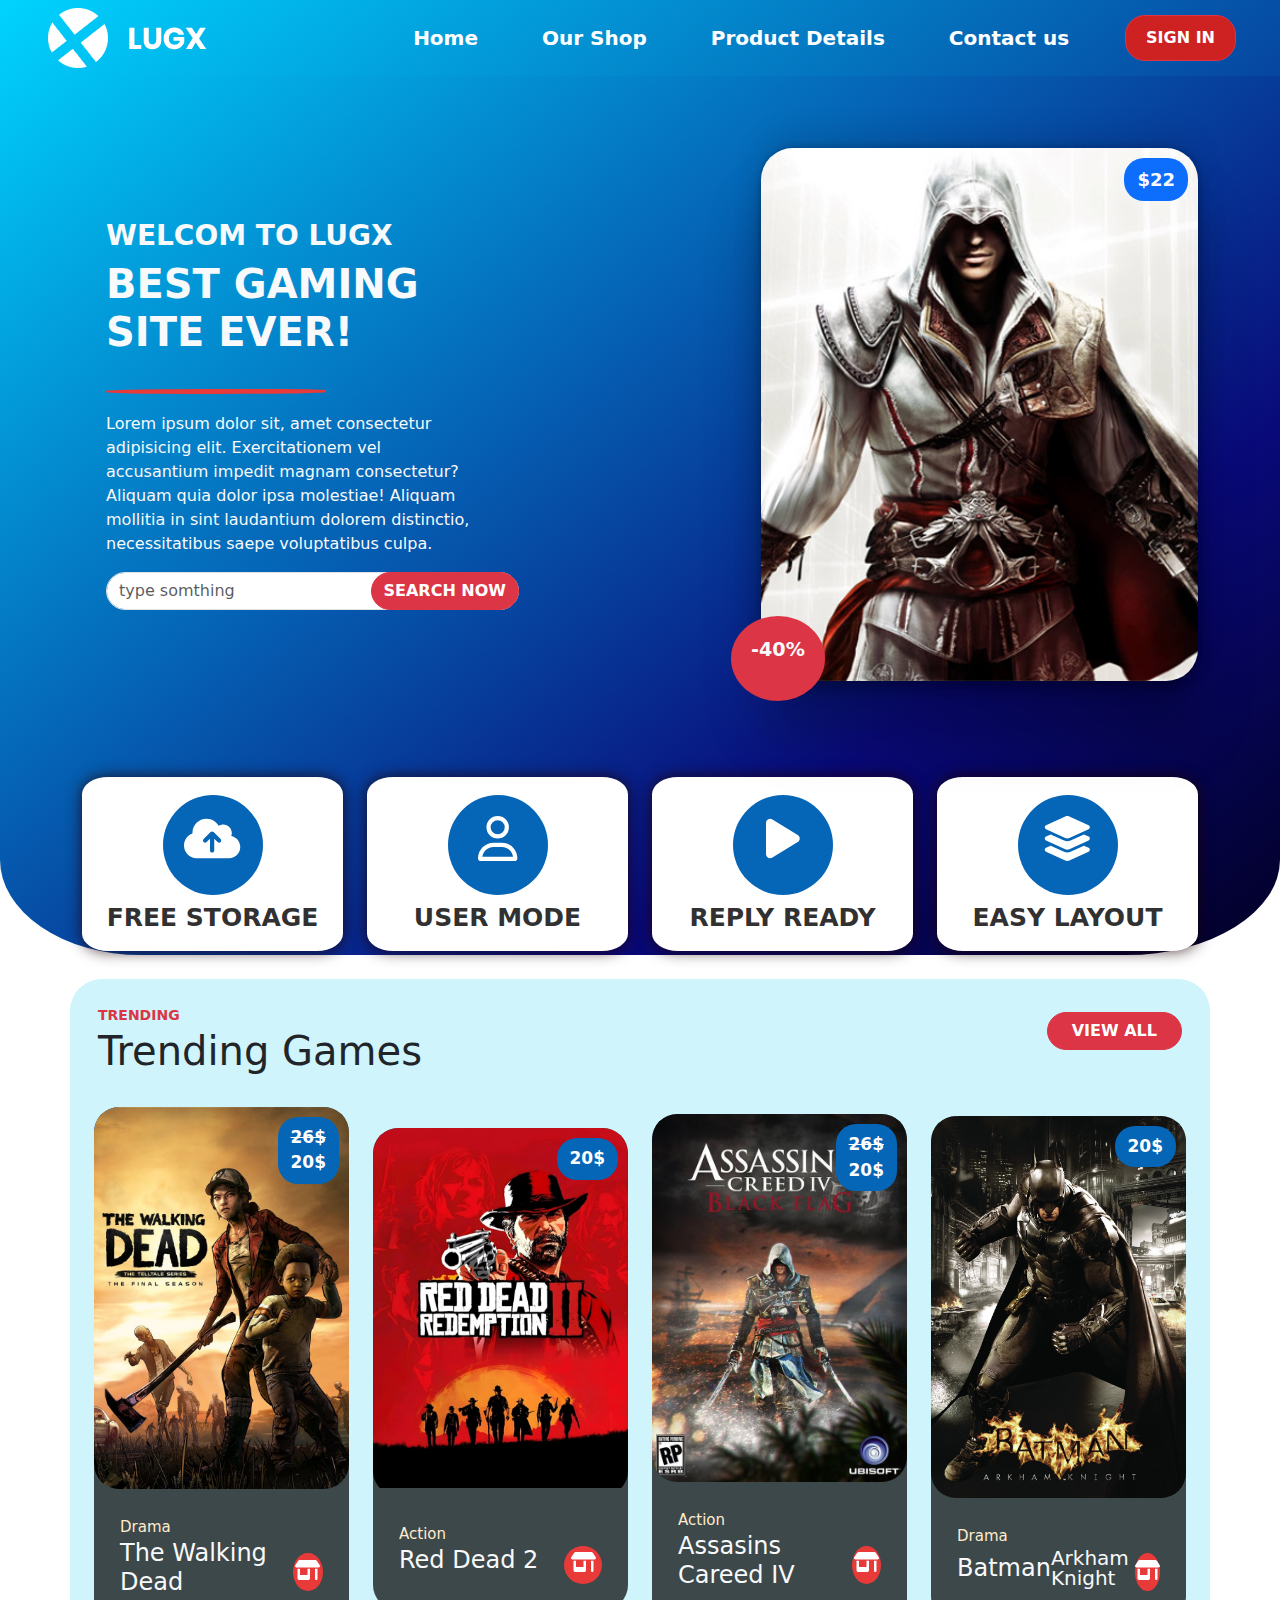
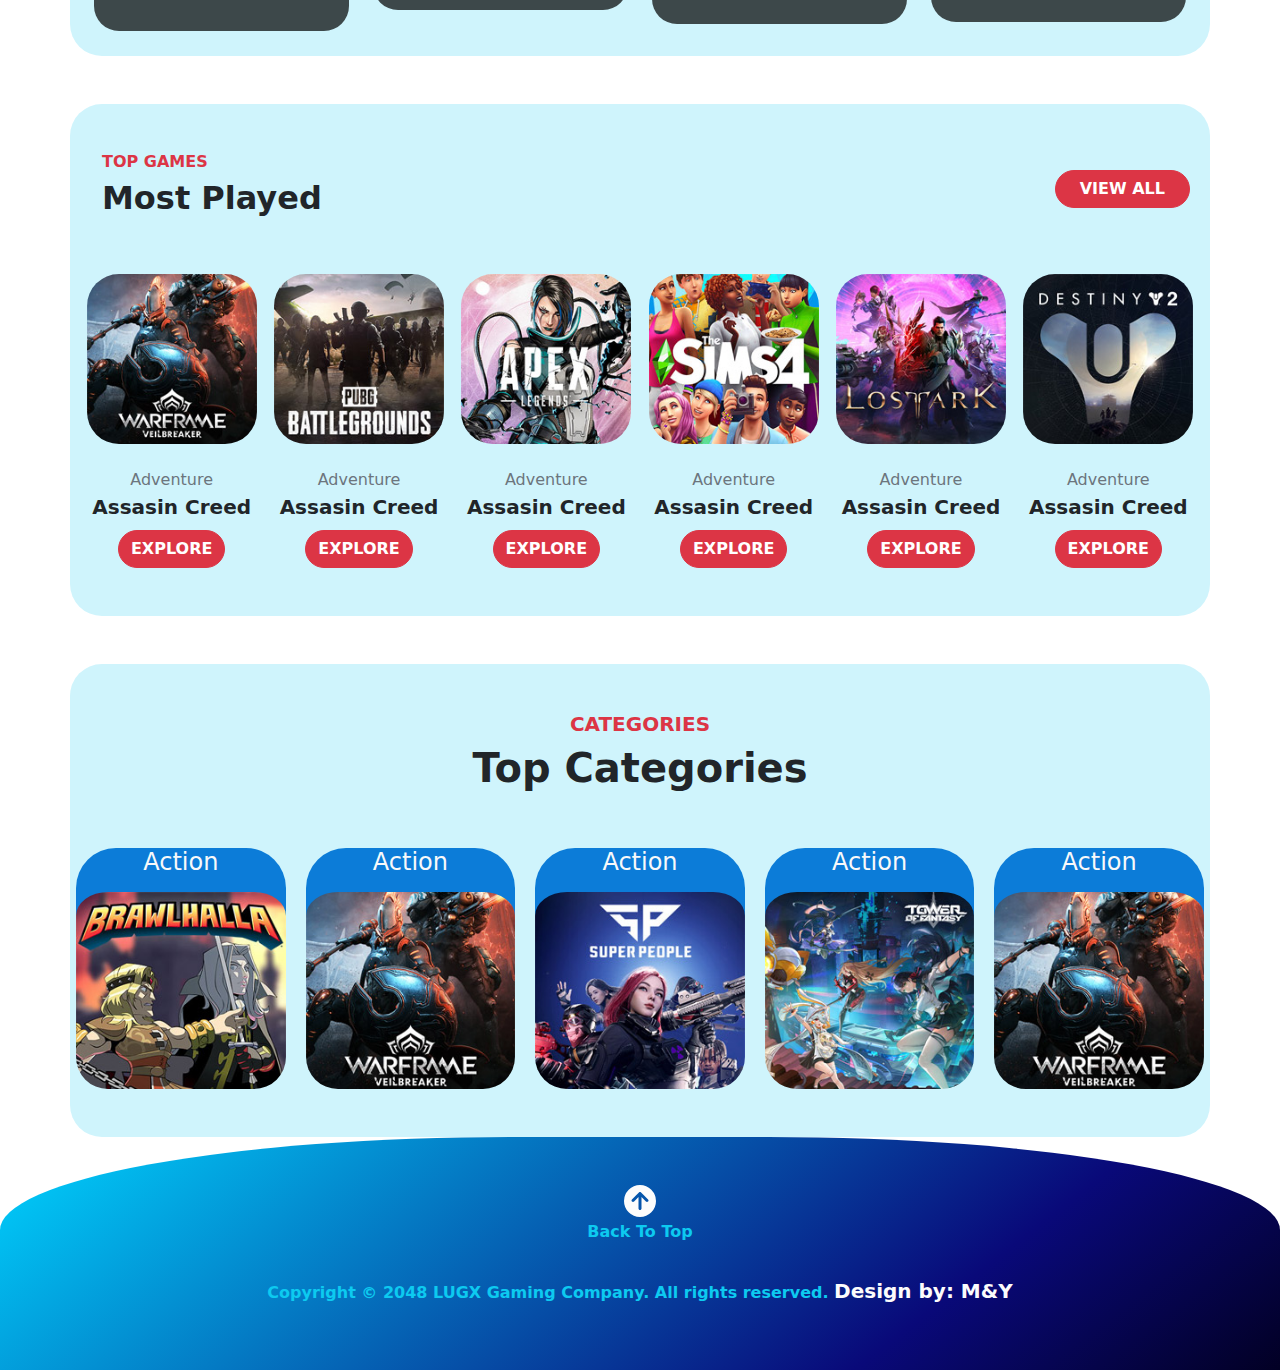
==== index.html @ eb7150bb "Enhancing nav + footer + hovers" ====
<!DOCTYPE html>
<html lang="en">

<head>
    <meta charset="UTF-8">
    <meta name="viewport" content="width=device-width, initial-scale=1.0">
    <link rel="stylesheet" href="css/all.min.css">
    <link rel="stylesheet" href="css/bootstrap.min.css">
    <link rel="stylesheet" href="css/style.css">

    <title>LUGX | By M&Y</title>
  

</head>

<body>
    <div class="back-ground">
        <section class="container pt-1  ">

            <!-- Start of nav bar -->

            <nav class="row navbar navbar-expand-lg            align-items-lg-center px-5 mb-4 position-fixed top-0 end-0 start-0  z-3 nav-background">
                    
                <button class="navbar-toggler " type="button" data-bs-toggle="collapse" data-bs-target="#navbarTogglerDemo01" aria-controls="navbarTogglerDemo01" aria-expanded="false" aria-label="Toggle navigation">
                    <span class="navbar-toggler-icon toggle-pos"></span>
                  </button>

                <div class="col-lg-2 col-md-12 d-md-block  responsive-logo ">
                    <a href=""><img src="img/logo.png" alt=""></a>
                </div>

                <div class="collapse navbar-collapse" id="navbarTogglerDemo01">


                <div class="col-lg-10 col-md-12 responsive-ul links-hover ">

                    <ul class="list-unstyled navbar-nav  d-flex  gap-5 align-items-center justify-content-end position-relative fs-5 fw-semibold">
                        <li class="nav-item active"><a href="index.html" class="nav-link">Home</a></li>
                        <li class="nav-item"><a href="" class="nav-link"> Our Shop</a></li>
                        <li class="nav-item"><a href="" class="nav-link"> Product Details</a></li>
                        <li class="nav-item"><a href="contact.html" class="nav-link">Contact us</a></li>
                        <li class="nav-item d-lg-none"> <a href="" class="nav-link">Sign in</a></li>
                             
                        <div class="hover-lg"> 
                            <button class="btn btn-danger btn-block fw-bold btn-1  "><a href="" > SIGN IN</a></button>
                        </div>
                    

                    </ul>

                </div>
</div>
            </nav>

            <!-- End of nav  -->



            <!-- Start of main -->

            <div class="main py-5 my-5 row g-5  justify-content-between align-items-center  ">

                <div class="info col-lg-5 text-light line-image ps-5  ">
                    <h5 class="fw-bold fs-3">WELCOM TO LUGX</h5>
                    <div class="">
                        <h1 class="fw-bold pe-2">BEST GAMING SITE EVER!</h1>
                    </div>
                    <p class="pe-5">Lorem ipsum dolor sit, amet consectetur adipisicing elit. Exercitationem vel accusantium impedit
                        magnam consectetur? Aliquam quia dolor ipsa molestiae! Aliquam mollitia in sint laudantium
                        dolorem distinctio, necessitatibus saepe voluptatibus culpa.</p>
                    <div class="position-relative">
                        <form action="">
                            <input class="form-control rounded-5 " type="search" name="" id=""
                                placeholder="type somthing  ">
                        </form>
                              <div class="hover-lg">
                        <button class="btn btn-danger rounded-5 position-absolute top-0 end-0 fw-bold"> SEARCH NOW</button>
                    </div>
                    </div>

                </div>

                <!-- start of main photo -->


                <div class="image-main col-lg-5 ">

                    <div class="position-relative main-image">

                        <img src="img/banner-image.jpg" alt="" class=" rounded-5 w-100">

                        <div>
                            <p class="bg-primary text-light img-text text-center  ">$22</p>
                        </div>

                        <div class="bg-danger text-light img-text-1 ">
                            <p>-40%</p>
                        </div>

                    </div>

                </div>


                <!-- End of main photo -->

            </div>

        </section>
        <section id="fet" >
            <div class="container">
                <div class="row pb-1">
                    <div class="col-lg col-md-6  rounded-2">
                        <div class="item">
                            <div class="icon">
                                <a href="#"><i class="fa-solid fa-cloud-arrow-up"></i></a>
                                <h4>Free Storage</h4>
                            </div>
                        </div>
                    </div>
                    <div class="col-lg col-md-6  rounded-2">
                        <div class="item">
                            <div class="icon">
                                <a href="#"><i class="fa-regular fa-user"></i></a>
                                <h4>User Mode</h4>
                            </div>
                        </div>
                    </div>
                    <div class="col-lg col-md-6  rounded-2">
                        <div class="item">
                            <div class="icon">
                                <a href="#"><i class="fa-solid fa-play"></i></a>
                                <h4>REPLY READY</h4>
                            </div>
                        </div>
                    </div>
                    <div class="col-lg col-md-6  rounded-2">
                        <div class="item">
                            <div class="icon">
                                <a href="#"><i class="fa-solid fa-layer-group"></i></a>
                                <h4>EASY LAYOUT</h4>
                            </div>
                        </div>
                    </div>
                </div>
            </div>
        </section>
    </div>
    
        <!-- features -->
       
    
    
    <!-- End of main section -->
    <!-- offets -->
    <section id="offers" class="my-4 container ternd-bg rounded-5">
        <div class="px-3 title d-flex justify-content-between align-items-center">
            <div class="title-l pt-4 ">
                  <small class="text-danger fw-bold">TRENDING</small>
                  <h1>Trending Games</h1>
                  
              </div>
              <div class="hover-lg">
                <button class="btn btn-danger px-4 rounded-5 fw-bold hide-btn text-uppercase">View All</button>
              </div>  
          
          </div>
          <br>
        <div class="container">
            <div class="row align-items-center">
                <div class="col-lg-3 col-md-6">
                    <div class="item position-relative overflow-hidden ">
                        <div class="thump position-relative overflow-hidden">
                            <img src="img/g1.jpg" alt=""  class="overflow-hidden position-relative" >
                            <span class="img-text"><del>26$</del><br>
                            20$</span>
                        </div>
                        <div class="down-cont ">
                            <span class="conte">Drama</span>
                            
                            <div class="d-flex justify-content-between align-items-center conz">
                                <h4 class="fs-4 text-light">The Walking Dead</h4>
                                <a href="#"><i class="fa-solid fa-shop"></i></a>
                            </div>
                        </div>
                    </div>
                </div>
                <div class="col-lg-3 col-md-6">
                    <div class="item position-relative overflow-hidden ">
                        <div class="thump position-relative overflow-hidden">
                            <img src="img/g2.jpg" alt=""  class="overflow-hidden position-relative w-100 pb-2" >
                            <span class="img-text">
                            20$</span>
                        </div>
                        <div class="down-cont ">
                            <span class="conte">Action</span>
                            
                            <div class="d-flex justify-content-between align-items-center conz ">
                                <h4 class="fs-4 text-light  ">Red Dead 2</h4>
                                <a href="#"><i class="fa-solid fa-shop"></i></a>
                            </div>
                        </div>
                    </div>
                </div>
                <div class="col-lg-3 col-md-6">
                    <div class="item position-relative overflow-hidden ">
                        <div class="thump position-relative overflow-hidden">
                            <img src="img/g3.jpg" alt=""  class="overflow-hidden position-relative " >
                            <span class="img-text"><del>26$</del><br>
                            20$</span>
                        </div>
                        <div class="down-cont ">
                            <span class="conte pb-2">Action</span>
                            
                            <div class="d-flex justify-content-between align-items-center conz">
                                <h4 class="fs-4 text-light">Assasins Careed IV</h4>
                                <a href="#"><i class="fa-solid fa-shop"></i></a>
                            </div>
                        </div>
                    </div>
                </div>
                <div class="col-lg-3 col-md-6">
                    <div class="item position-relative overflow-hidden ">
                        <div class="thump position-relative overflow-hidden">
                            <img src="img/g4.jpg" alt=""  class="overflow-hidden position-relative" >
                            <span class="img-text">
                            20$</span>
                        </div>
                        <div class="down-cont ">
                            <span class="conte">Drama</span>
                            
                            <div class="d-flex justify-content-between align-items-center conz">
                                <h4 class="fs-4 text-light">Batman </h4>
                                <h4 class="fs-5 lh-1 lead  text-light">Arkham Knight</h4>
                                <a href="#" ><i class="fa-solid fa-shop"></i></a>
                            </div>
                        </div>
                    </div>
                </div>

            </div>
        </div>
    </section>



    <!-- Start of Most Played -->

    <section class="container py-5  my-5 bg-info-subtle rounded-5 px-2">

        <div class="row justify-content-between g-5 align-items-center pb-5">
            <div class="col-lg-3 ps-5  center-text">
                <h5 class="fs-6 text-danger fw-bold">TOP GAMES</h5>
                <h3 class="fw-bold fs-2">Most Played</h3>
            </div>


            <div class="col-lg-2 hide-btn hover-lg ">
                <button class="btn btn-danger rounded-5 px-4 fw-bold">VIEW ALL</button>
            </div>

        </div>

        <div class="row g-0 justify-content-center align-content-center hover-blue">

            <div class="col-lg text-center padding-md ">
                <img src="img/top-game-01.jpg" alt="" class="rounded-5 mb-4 " width="170px">
                <br>
                <span class=" text-secondary fs-6">Adventure</span>

                <span class="hover-lg">
                <h3 class="lh-base fs-5 fw-bold">Assasin Creed</h3>
                <button class="btn btn-danger rounded-5 fw-bold ">EXPLORE</button>
            </span>
            </div>

            <div class="col-lg-2  text-center padding-md ">
                <img src="img/top-game-02.jpg" alt="" class="rounded-5 mb-4"  width="170px">
                <br>
                <span class="lead fs-6 text-secondary">Adventure</span>
                <span class="hover-lg">
                    <h3 class="lh-base fs-5 fw-bold">Assasin Creed</h3>
                    <button class="btn btn-danger rounded-5 fw-bold ">EXPLORE</button>
                </span>

            </div>
            <div class="col-lg text-center padding-md ">
                <img src="img/top-game-03.jpg" alt="" class="rounded-5 mb-4 " width="170px">
                <span class="   text-secondary fs-6">Adventure</span>
                <span class="hover-lg">
                    <h3 class="lh-base fs-5 fw-bold">Assasin Creed</h3>
                    <button class="btn btn-danger rounded-5 fw-bold ">EXPLORE</button>
                </span>

            </div>
            <div class="col-lg text-center  padding-md">
                <img src="img/top-game-04.jpg" alt="" class="rounded-5 mb-4 " width="170px">
                <span class="   text-secondary fs-6">Adventure</span>
                <span class="hover-lg">
                    <h3 class="lh-base fs-5 fw-bold">Assasin Creed</h3>
                    <button class="btn btn-danger rounded-5 fw-bold ">EXPLORE</button>
                </span>

            </div>
            <div class="col-lg text-center  padding-md">
                <img src="img/top-game-05.jpg" alt="" class="rounded-5 mb-4 " width="170px">
                <span class="   text-secondary fs-6">Adventure</span>
                <span class="hover-lg">
                    <h3 class="lh-base fs-5 fw-bold">Assasin Creed</h3>
                    <button class="btn btn-danger rounded-5 fw-bold ">EXPLORE</button>
                </span>

            </div>
            <div class="col-lg text-center padding-md  ">
                <img src="img/top-game-06.jpg" alt="" class="rounded-5 mb-4 " width="170px">
                <span class="   text-secondary fs-6">Adventure</span>
                <span class="hover-lg">
                    <h3 class="lh-base fs-5 fw-bold">Assasin Creed</h3>
                    <button class="btn btn-danger rounded-5 fw-bold ">EXPLORE</button>
                </span>

            </div>


        </div>


    </section>



    <!-- End of Most Played -->

 <!-- Start of Top Categories  -->

 <section class="container  pt-5  rounded-5 px-2 ternd-bg">

    <div class="text-center">
        <h4 class="text-danger fs-5 fw-bold">CATEGORIES</h4>
        <h2 class="fw-bold fs-1">Top Categories</h2>
    </div>
       


    <div class="row text-center py-5 ">
        
        <div class="col-lg  padding-md-1  top-cat-pd px-0   ">
            <h3 class="text-light fs-4">Action</h3>
           <a href=""> <img src="img/categories-01.jpg" alt="" class=" rounded-5 w-100 pt-2"  ></a>
        </div>
     
        <div class="col-lg padding-md-1 px-0  top-cat-pd ">
            <h3 class="text-light fs-4">Action</h3>
           <a href=""> <img src="img/categories-05 (1).jpg" alt="" class=" rounded-5 w-100 pt-2"  ></a>
        </div>


        <div class="col-lg padding-md-1 px-0 top-cat-pd  ">
            <h3 class="text-light fs-4">Action</h3>
           <a href=""> <img src="img/categories-04.jpg" alt="" class=" rounded-5 w-100 pt-2"  ></a>
        </div>


        <div class="col-lg padding-md-1 px-0 top-cat-pd ">
            <h3 class="text-light fs-4">Action</h3>
           <a href=""> <img src="img/categories-03.jpg" alt="" class=" rounded-5 w-100 pt-2"  ></a>
        </div>


        <div class="col-lg padding-md-1 px-0 top-cat-pd  ">
            <h3 class="text-light fs-4">Action</h3>
           <a href=""> <img src="img/categories-05.jpg" alt="" class=" rounded-5 w-100 pt-2"  ></a>
        </div>
       
    </div>

 </section>

<!-- End of Top Categories section -->
      <footer class="footer-bg py-5 text-center text-info">
        <div>
                
            <a href="#"><i class="fa-solid fa-circle-arrow-up fa-2x"></i> </a>
            <p class="fw-bold">Back To Top</p>
         </div>
         <div  class="py-3">
            <span class="fw-bold">Copyright © 2048 LUGX Gaming Company. All rights reserved.   </span>
            <a href="" class="fs-5 fw-bold"> Design by: M&Y</a>


         </div>
          
      </footer>
      <script src="js/all.min.js"></script>
      <script src="js/bootstrap.bundle.min.js"></script>
      <script src="js/bootstrap.bundle.min.js.map"></script>
</body>
</html>
---- css/style.css ----
*{

    padding: 0;
    margin: 0;
    box-sizing: border-box;
}


.back-ground{

    background: rgb(2,0,36);
    background: linear-gradient(322deg, rgba(2,0,36,1) 0%, #090979 27%, rgba(0,212,255,1) 100%);
    background-repeat: no-repeat;
    border-radius: 0% 0% 12% 11% / 10% 10% 10% 10%  ;
}
.nav-background{
    background: linear-gradient(322deg, rgba(2,0,36,1) 0%, #090979 2%, rgba(0,212,255,1) 100%);
    border-radius: 0% 0% 12% 11% / 10% 10% 10% 10%  ;
    background: linear-gradient(322deg, #06449F 0%,  rgba(0,212,255,1) 100%);
    border-radius: 10px;
    background-repeat: no-repeat;
   
    
}

.links-hover ul li a{
    transition: all 0.8s ease-in-out;

  
    
}

.links-hover ul li a:hover{
   border-radius: 10px;
   background-color: rgb(9, 9, 121);
   color: #ffffff !important;
   border-bottom: 2px double #090979;
   opacity: 0.5;
}

.btn-block a{
    text-decoration: none;
    color: #fff;
}
.btn-1{
    background-color: rgb(206, 33, 33);
    padding: 10px 20px;
    border-radius: 20px ;
    text-transform: uppercase;
    
}

.img-text{

    margin: auto;
    width: fit-content;
    padding: 8px 13px;
    border-radius: 20px;
    position: absolute;
     top: 10px;
     right: 10px;
    font-size: large;
    font-weight: 800;
}

.img-text-1{

    margin: auto;
    width: fit-content;
    padding:20px;
    border-radius: 50%;
    position: absolute;
    left: -30px;
    bottom: -20px;
    font-size: larger;
    font-weight: 800;
    
}

.line-image h1::after{
    content: "";
   display: inline-block;
    width: 220px;
    background-color: #e93a3a;
    height: 5px;
    border-radius: 70% 40% 80% 50% / 51% 30% 50% 49%;


}

  
.main-image img{
    
    box-shadow: rgba(0, 0, 0, 0.25) 0px 54px 55px, rgba(0, 0, 0, 0.12) 0px -12px 30px, rgba(0, 0, 0, 0.12) 0px 4px 6px, rgba(0, 0, 0, 0.17) 0px 12px 13px, rgba(0, 0, 0, 0.09) 0px -3px 5px;
    -webkit-animation: scale-up-center 0.4s cubic-bezier(0.390, 0.575, 0.565, 1.000) 1s 5 alternate both;
    animation: scale-up-center 0.4s cubic-bezier(0.390, 0.575, 0.565, 1.000) 1s 5 alternate both;
    
}

 .text-deco a{
    text-decoration: none;
color: #fff;
 }

 .hover-ul li{
 
    opacity: 0.9;
    transition:  1s all ease;
 }


 .hover-ul li:hover{
    border-bottom: #fff solid 1px ;

 }
 .navbar a{
    color: #fff !important;
 }

 ul li a{
    text-decoration: none;
    color: #fff;
 }


 .hover-lg{
    transition: 0.6s all ease-in-out;
 }

.hover-lg:hover{
    color: #0565B6 !important;
    

}

.hover-lg button{
    transition: 0.6s all ease-in-out;

}
.hover-lg button:hover{
    background-color: #0565B6 !important;
    border: 1px solid #0565B6 ;
}

.padding-md-1{
    border-radius: 40px;
    background-color: #0c7cd8;
    margin: 0px 10px;
}


.no-shadow input{

    border-radius: 1px;
    box-shadow: #fcfcfc;
}

.footer-bg{
    border-radius: 40% 40% 0% 0%  ;
    background: rgb(2,0,36);
    background: linear-gradient(322deg, rgba(2,0,36,1) 0%, #090979 27%, rgba(0,212,255,1) 100%);
    background-repeat: no-repeat;
}
 .footer-bg a{
    color: #fcfcfc;
    text-decoration: none;
    transition: 0.6s all ease-in-out;
    
}

.footer-bg a:hover{
    color: rgba(0,212,255,1);
}

.ternd-bg{

    background-color: #CFF4FC;
}

.bracket span a::after{
    content: " >";
}


 /*  Mobile Responsive */

 @media screen and (max-width: 768px) {
    .responsive-logo {
     text-align: start;
    }


   .responsive-ul{

    display: flex;
    justify-content: center;
    padding: 20px 10px 0px 10px;
    font-size: large;
    font-weight: 600;
    
   }

   #fet .item{
    text-align: center;
  margin: 0px 10px !important;
  height: 90%;
  border-radius: 5% 5% 12% 11%   !important;

   }

   .btn-block{
  display: none;
   

   }

   .line-image{
    padding-top: 20px;
   }

   .hide-btn{
    display: none;
   }
   .center-text{
    text-align: center;
   }
   .padding-md{
    margin-top: 10px;
    padding-bottom: 20px;
    border:  1px solid #0565B6 ;
    border-radius: 20%;
    margin-bottom: 10px;
    background: linear-gradient(322deg, rgb(140, 137, 221) 0%,  rgba(0,212,255,1) 100%);
    

    
   }

   .padding-md:hover{
    color: #fff;
   }

   .padding-md img{
    width: 100%;
   }
   .padding-md span{
    color: #fff !important;
    font-size: 20p;
   }

   .top-cat-pd{
   width: 95%;
     margin-top: 30px;
   }


  }


  /*  Tablet responsive */

  @media screen and (max-width: 868px) {
    .responsive-logo {
     text-align: center;
    
    }

   .responsive-ul{

    display: flex;
    justify-content: center;
    padding: 20px 10px 0px 10px;
    font-size: large;
    font-weight: 600;
    
   }

   #fet .item{
    text-align: center;
  margin: 0px 10px !important;
  height: 90%;
  border-radius: 5% 5% 12% 11%   !important;

   }


   .btn-block{
   
   
   display: none;
  
   

   }

   .line-image{
    padding-top: 20px;
   }

   .hide-btn{
    display: none;
   }
   .center-text{
    text-align: center;
   }
   .padding-md{
    margin-top: 10px;
    padding-bottom: 20px;
    border:  1px solid #0565B6 ;
    border-radius: 20%;
    margin-bottom: 10px;
    background: linear-gradient(322deg, rgb(140, 137, 221) 0%,  rgba(0,212,255,1) 100%);
    

    
   }

   .padding-md:hover{
    color: #fff;
   }

   .padding-md img{
    width: 100%;
   }
   .padding-md span{
    color: #fff !important;
    font-size: 20p;
   }

   .top-cat-pd{
   width: 95%;
     margin-top: 30px;
   }


  }



  #fet{
    .item{
        box-shadow: rgba(29, 1, 1, 0.795) 0px 0px 15px !important;
        background-color: rgb(255, 255, 255);
        border-radius: 10%;
        text-align: center;
        padding: 10px;
        
        .icon{
          
            a{
                font-size: 45px;
                border-radius: 50%;
                background-color: #0565B6;
                color: rgb(255, 255, 255);
                width: 100px;
                height: 100px;
                text-align: center;
                line-height: 90px;
                display: inline-block;
                margin-top: 8px;
                transition: 0.5s ease-in-out all;
                &:hover{
                    background-color:#e93a3a;
                    color: rgb(255, 255, 255);
                }

            }
            h4{
                font-size: 25px;
                margin-top: 8px;
                color: rgb(49, 49, 49);
                font-weight: bold;
                text-transform: uppercase;
            }
         
        }
    }
  }
  .btns{
    display: inline-block;
    cursor: pointer;
    padding: 10px 25px;
    font-size: 18px;
    border-radius: 25px;
    transition: ease-in-out all 1s ;
    background-color: rgb(152, 29, 30);
    color: white;
    text-decoration: none;
    text-transform: uppercase;
    &:hover{
        background-color:#0565B6 ;
        color: white;
        
    }


  }
#offers{
    border-radius: 8%;
    .item{
        background-color: rgba(0, 0, 0, 0.705);
        border-radius: 25px;
        margin-bottom: 25px;
    }

    .thump{
        border-radius: 25px;
    }
    img{
        width: 100% !important;
    }
    .img-text{
        background-color: #0565B6;
        color: #fff;
      
  
        background-color: #0565B6;
        font-size: 17px;
        font-weight: bold;
         
      
    }
    .down-cont{
        padding: 26px;
        span{
            color: blanchedalmond;
            font-size: 15px;
            margin-bottom: 5px;
            
        }
        .conz{
            a{
                font-size: 20px;
                border-radius: 50%;
                background-color: #e93a3a;
                color: white;
                width: 38px;
                height: 38px;
                text-align: center;
                line-height: 35px;
                display: inline-block;
                
                transition: 0.5s ease-in-out all;
                &:hover{
                    background-color:#0565B6;
                    color: rgb(169, 169, 169);
                }  
            }
        }
    }
}

 /* main photo animation */
  @-webkit-keyframes scale-up-center {
    0% {
      -webkit-transform: scale(0.5);
              transform: scale(0.5);
    }
    100% {
      -webkit-transform: scale(1);
              transform: scale(1);
    }
  }
  @keyframes scale-up-center {
    0% {
      -webkit-transform: scale(0.5);
              transform: scale(0.5);
    }
    100% {
      -webkit-transform: scale(1);
              transform: scale(1);
    }
  }
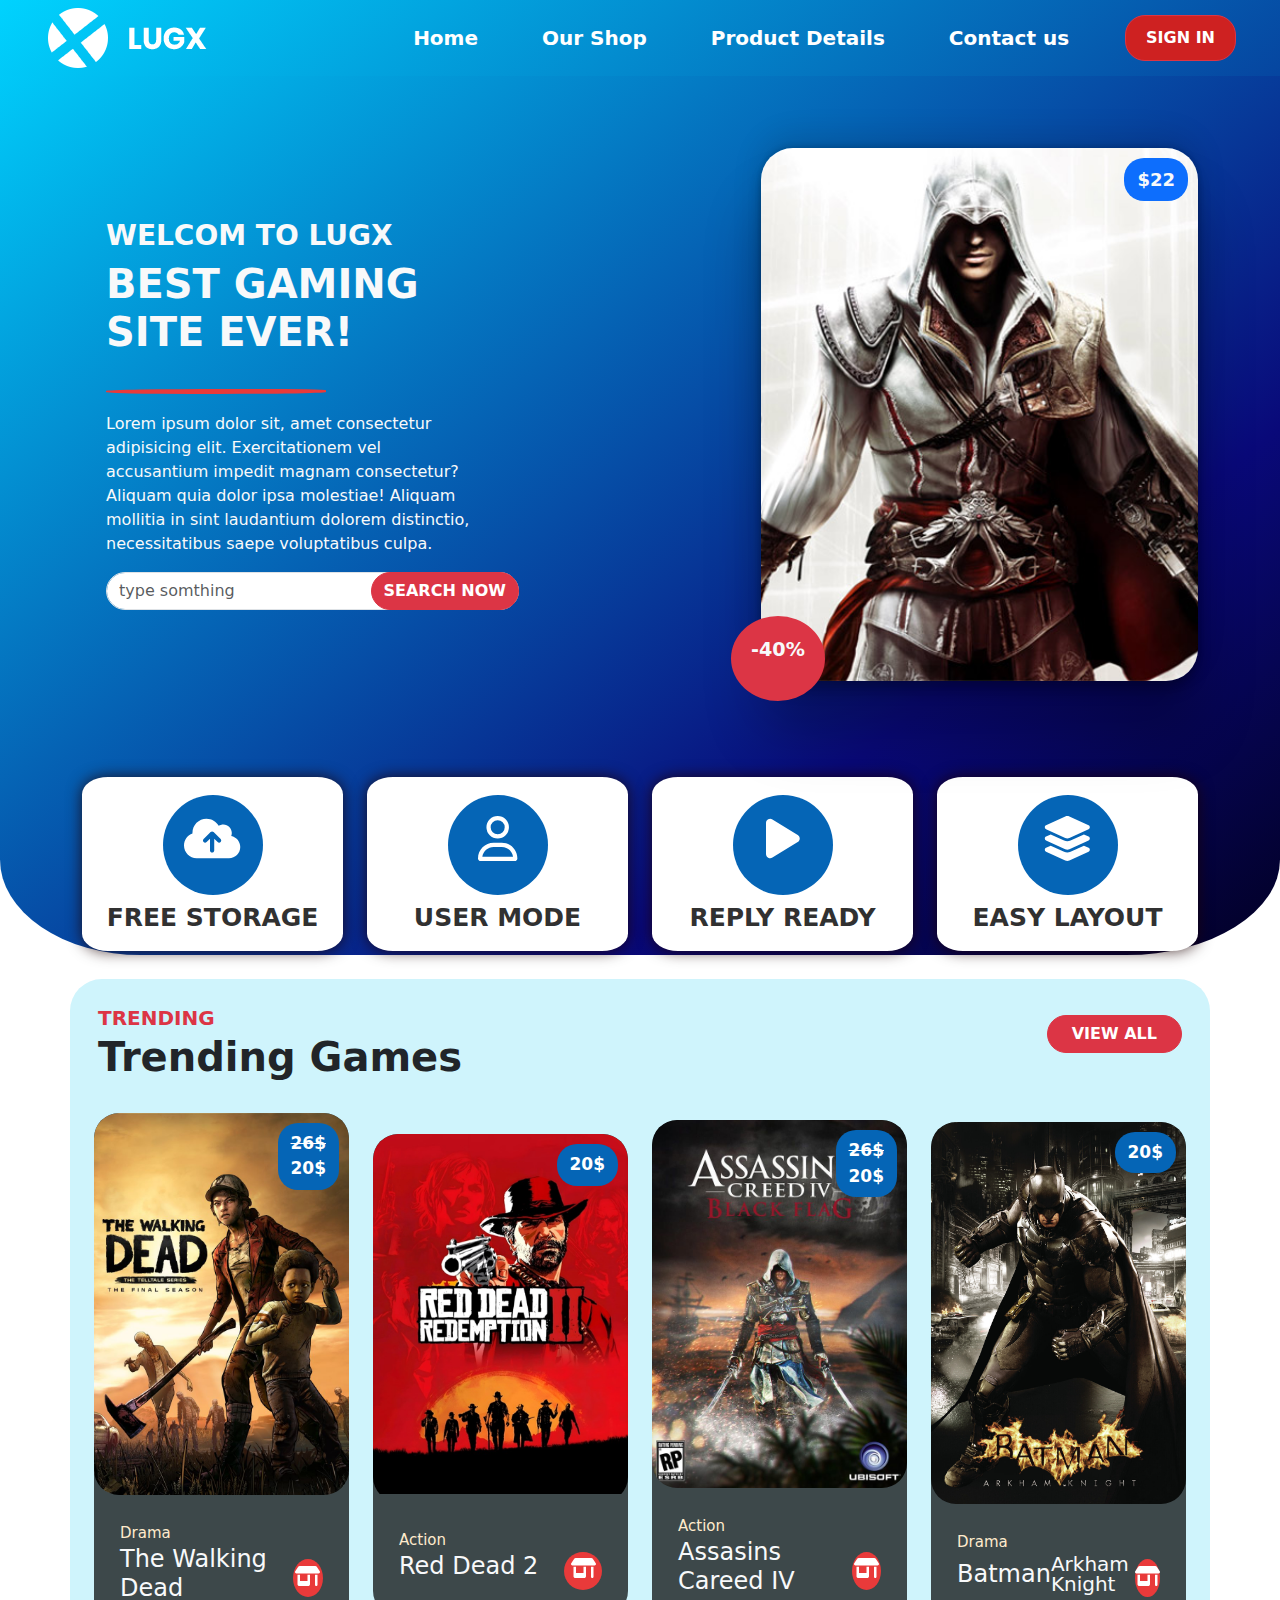
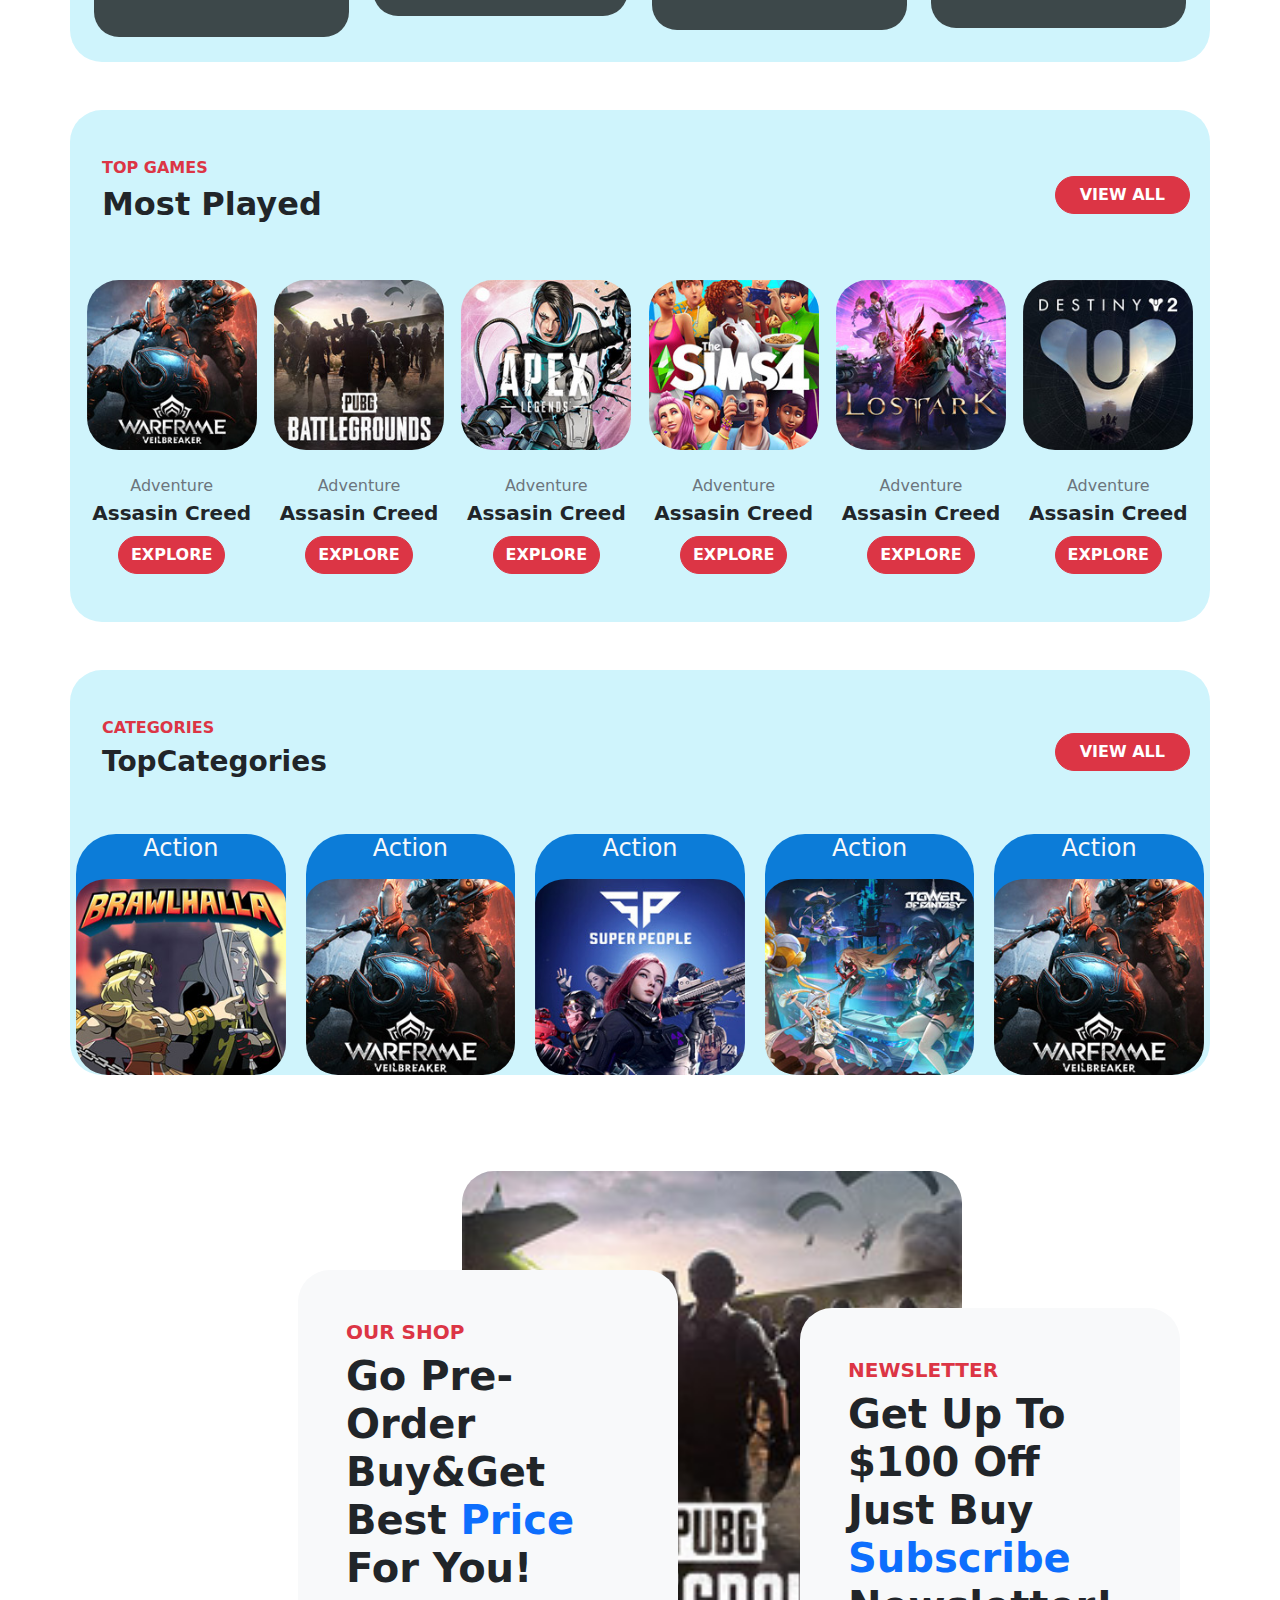
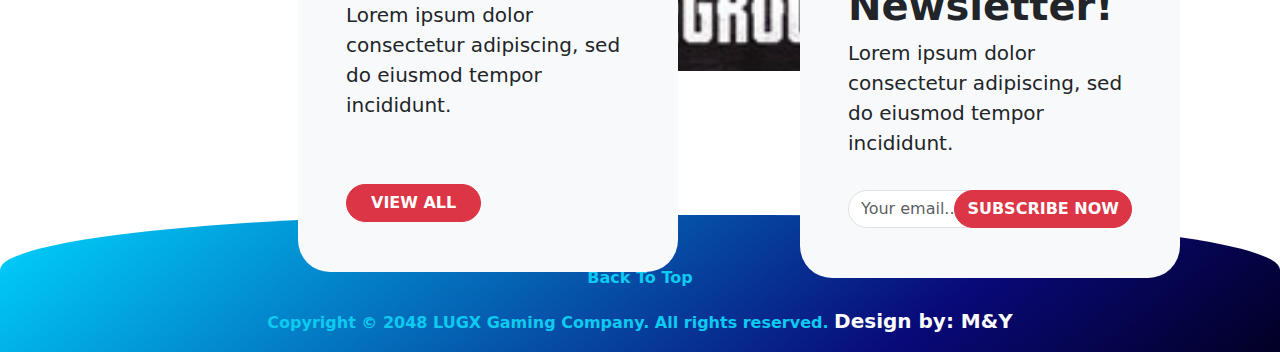
==== commit 878b34fd: "index page done and full responsive" ====
--- a/index.html
+++ b/index.html
@@ -9,7 +9,7 @@
     <link rel="stylesheet" href="css/style.css">
 
     <title>LUGX | By M&Y</title>
-  
+
 
 </head>
 
@@ -19,11 +19,14 @@
 
             <!-- Start of nav bar -->
 
-            <nav class="row navbar navbar-expand-lg            align-items-lg-center px-5 mb-4 position-fixed top-0 end-0 start-0  z-3 nav-background">
-                    
-                <button class="navbar-toggler " type="button" data-bs-toggle="collapse" data-bs-target="#navbarTogglerDemo01" aria-controls="navbarTogglerDemo01" aria-expanded="false" aria-label="Toggle navigation">
+            <nav
+                class="row navbar navbar-expand-lg            align-items-lg-center px-5 mb-4 position-fixed top-0 end-0 start-0  z-3 nav-background">
+
+                <button class="navbar-toggler " type="button" data-bs-toggle="collapse"
+                    data-bs-target="#navbarTogglerDemo01" aria-controls="navbarTogglerDemo01" aria-expanded="false"
+                    aria-label="Toggle navigation">
                     <span class="navbar-toggler-icon toggle-pos"></span>
-                  </button>
+                </button>
 
                 <div class="col-lg-2 col-md-12 d-md-block  responsive-logo ">
                     <a href=""><img src="img/logo.png" alt=""></a>
@@ -32,24 +35,26 @@
                 <div class="collapse navbar-collapse" id="navbarTogglerDemo01">
 
 
-                <div class="col-lg-10 col-md-12 responsive-ul links-hover ">
-
-                    <ul class="list-unstyled navbar-nav  d-flex  gap-5 align-items-center justify-content-end position-relative fs-5 fw-semibold">
-                        <li class="nav-item active"><a href="index.html" class="nav-link">Home</a></li>
-                        <li class="nav-item"><a href="" class="nav-link"> Our Shop</a></li>
-                        <li class="nav-item"><a href="" class="nav-link"> Product Details</a></li>
-                        <li class="nav-item"><a href="contact.html" class="nav-link">Contact us</a></li>
-                        <li class="nav-item d-lg-none"> <a href="" class="nav-link">Sign in</a></li>
-                             
-                        <div class="hover-lg"> 
-                            <button class="btn btn-danger btn-block fw-bold btn-1  "><a href="" > SIGN IN</a></button>
-                        </div>
-                    
-
-                    </ul>
-
-                </div>
-</div>
+                    <div class="col-lg-10 col-md-12 responsive-ul links-hover ">
+
+                        <ul
+                            class="list-unstyled navbar-nav  d-flex  gap-5 align-items-center justify-content-end position-relative fs-5 fw-semibold">
+                            <li class="nav-item active"><a href="index.html" class="nav-link">Home</a></li>
+                            <li class="nav-item"><a href="" class="nav-link"> Our Shop</a></li>
+                            <li class="nav-item"><a href="" class="nav-link"> Product Details</a></li>
+                            <li class="nav-item"><a href="contact.html" class="nav-link">Contact us</a></li>
+                            <li class="nav-item d-lg-none"> <a href="" class="nav-link">Sign in</a></li>
+
+                            <div class="hover-lg">
+                                <button class="btn btn-danger btn-block fw-bold btn-1  "><a href=""> SIGN
+                                        IN</a></button>
+                            </div>
+
+
+                        </ul>
+
+                    </div>
+                </div>
             </nav>
 
             <!-- End of nav  -->
@@ -65,7 +70,8 @@
                     <div class="">
                         <h1 class="fw-bold pe-2">BEST GAMING SITE EVER!</h1>
                     </div>
-                    <p class="pe-5">Lorem ipsum dolor sit, amet consectetur adipisicing elit. Exercitationem vel accusantium impedit
+                    <p class="pe-5">Lorem ipsum dolor sit, amet consectetur adipisicing elit. Exercitationem vel
+                        accusantium impedit
                         magnam consectetur? Aliquam quia dolor ipsa molestiae! Aliquam mollitia in sint laudantium
                         dolorem distinctio, necessitatibus saepe voluptatibus culpa.</p>
                     <div class="position-relative">
@@ -73,9 +79,10 @@
                             <input class="form-control rounded-5 " type="search" name="" id=""
                                 placeholder="type somthing  ">
                         </form>
-                              <div class="hover-lg">
-                        <button class="btn btn-danger rounded-5 position-absolute top-0 end-0 fw-bold"> SEARCH NOW</button>
-                    </div>
+                        <div class="hover-lg">
+                            <button class="btn btn-danger rounded-5 position-absolute top-0 end-0 fw-bold"> SEARCH
+                                NOW</button>
+                        </div>
                     </div>
 
                 </div>
@@ -107,7 +114,7 @@
             </div>
 
         </section>
-        <section id="fet" >
+        <section id="fet">
             <div class="container">
                 <div class="row pb-1">
                     <div class="col-lg col-md-6  rounded-2">
@@ -146,38 +153,38 @@
             </div>
         </section>
     </div>
-    
-        <!-- features -->
-       
-    
-    
+
+    <!-- features -->
+
+
+
     <!-- End of main section -->
     <!-- offets -->
     <section id="offers" class="my-4 container ternd-bg rounded-5">
         <div class="px-3 title d-flex justify-content-between align-items-center">
             <div class="title-l pt-4 ">
-                  <small class="text-danger fw-bold">TRENDING</small>
-                  <h1>Trending Games</h1>
-                  
-              </div>
-              <div class="hover-lg">
+                <small class="text-danger fw-bold fs-5">TRENDING</small>
+                <h1 class="fs-1 fw-bold">Trending Games</h1>
+
+            </div>
+            <div class="hover-lg">
                 <button class="btn btn-danger px-4 rounded-5 fw-bold hide-btn text-uppercase">View All</button>
-              </div>  
-          
-          </div>
-          <br>
+            </div>
+
+        </div>
+        <br>
         <div class="container">
             <div class="row align-items-center">
                 <div class="col-lg-3 col-md-6">
                     <div class="item position-relative overflow-hidden ">
                         <div class="thump position-relative overflow-hidden">
-                            <img src="img/g1.jpg" alt=""  class="overflow-hidden position-relative" >
+                            <img src="img/g1.jpg" alt="" class="overflow-hidden position-relative">
                             <span class="img-text"><del>26$</del><br>
-                            20$</span>
+                                20$</span>
                         </div>
                         <div class="down-cont ">
                             <span class="conte">Drama</span>
-                            
+
                             <div class="d-flex justify-content-between align-items-center conz">
                                 <h4 class="fs-4 text-light">The Walking Dead</h4>
                                 <a href="#"><i class="fa-solid fa-shop"></i></a>
@@ -188,13 +195,13 @@
                 <div class="col-lg-3 col-md-6">
                     <div class="item position-relative overflow-hidden ">
                         <div class="thump position-relative overflow-hidden">
-                            <img src="img/g2.jpg" alt=""  class="overflow-hidden position-relative w-100 pb-2" >
+                            <img src="img/g2.jpg" alt="" class="overflow-hidden position-relative w-100 pb-2">
                             <span class="img-text">
-                            20$</span>
+                                20$</span>
                         </div>
                         <div class="down-cont ">
                             <span class="conte">Action</span>
-                            
+
                             <div class="d-flex justify-content-between align-items-center conz ">
                                 <h4 class="fs-4 text-light  ">Red Dead 2</h4>
                                 <a href="#"><i class="fa-solid fa-shop"></i></a>
@@ -205,13 +212,13 @@
                 <div class="col-lg-3 col-md-6">
                     <div class="item position-relative overflow-hidden ">
                         <div class="thump position-relative overflow-hidden">
-                            <img src="img/g3.jpg" alt=""  class="overflow-hidden position-relative " >
+                            <img src="img/g3.jpg" alt="" class="overflow-hidden position-relative ">
                             <span class="img-text"><del>26$</del><br>
-                            20$</span>
+                                20$</span>
                         </div>
                         <div class="down-cont ">
                             <span class="conte pb-2">Action</span>
-                            
+
                             <div class="d-flex justify-content-between align-items-center conz">
                                 <h4 class="fs-4 text-light">Assasins Careed IV</h4>
                                 <a href="#"><i class="fa-solid fa-shop"></i></a>
@@ -222,17 +229,17 @@
                 <div class="col-lg-3 col-md-6">
                     <div class="item position-relative overflow-hidden ">
                         <div class="thump position-relative overflow-hidden">
-                            <img src="img/g4.jpg" alt=""  class="overflow-hidden position-relative" >
+                            <img src="img/g4.jpg" alt="" class="overflow-hidden position-relative">
                             <span class="img-text">
-                            20$</span>
+                                20$</span>
                         </div>
                         <div class="down-cont ">
                             <span class="conte">Drama</span>
-                            
+
                             <div class="d-flex justify-content-between align-items-center conz">
                                 <h4 class="fs-4 text-light">Batman </h4>
                                 <h4 class="fs-5 lh-1 lead  text-light">Arkham Knight</h4>
-                                <a href="#" ><i class="fa-solid fa-shop"></i></a>
+                                <a href="#"><i class="fa-solid fa-shop"></i></a>
                             </div>
                         </div>
                     </div>
@@ -269,13 +276,13 @@
                 <span class=" text-secondary fs-6">Adventure</span>
 
                 <span class="hover-lg">
-                <h3 class="lh-base fs-5 fw-bold">Assasin Creed</h3>
-                <button class="btn btn-danger rounded-5 fw-bold ">EXPLORE</button>
-            </span>
+                    <h3 class="lh-base fs-5 fw-bold">Assasin Creed</h3>
+                    <button class="btn btn-danger rounded-5 fw-bold ">EXPLORE</button>
+                </span>
             </div>
 
             <div class="col-lg-2  text-center padding-md ">
-                <img src="img/top-game-02.jpg" alt="" class="rounded-5 mb-4"  width="170px">
+                <img src="img/top-game-02.jpg" alt="" class="rounded-5 mb-4" width="170px">
                 <br>
                 <span class="lead fs-6 text-secondary">Adventure</span>
                 <span class="hover-lg">
@@ -331,71 +338,121 @@
 
     <!-- End of Most Played -->
 
- <!-- Start of Top Categories  -->
-
- <section class="container  pt-5  rounded-5 px-2 ternd-bg">
-
-    <div class="text-center">
-        <h4 class="text-danger fs-5 fw-bold">CATEGORIES</h4>
-        <h2 class="fw-bold fs-1">Top Categories</h2>
-    </div>
-       
-
-
-    <div class="row text-center py-5 ">
-        
-        <div class="col-lg  padding-md-1  top-cat-pd px-0   ">
-            <h3 class="text-light fs-4">Action</h3>
-           <a href=""> <img src="img/categories-01.jpg" alt="" class=" rounded-5 w-100 pt-2"  ></a>
-        </div>
-     
-        <div class="col-lg padding-md-1 px-0  top-cat-pd ">
-            <h3 class="text-light fs-4">Action</h3>
-           <a href=""> <img src="img/categories-05 (1).jpg" alt="" class=" rounded-5 w-100 pt-2"  ></a>
-        </div>
-
-
-        <div class="col-lg padding-md-1 px-0 top-cat-pd  ">
-            <h3 class="text-light fs-4">Action</h3>
-           <a href=""> <img src="img/categories-04.jpg" alt="" class=" rounded-5 w-100 pt-2"  ></a>
-        </div>
-
-
-        <div class="col-lg padding-md-1 px-0 top-cat-pd ">
-            <h3 class="text-light fs-4">Action</h3>
-           <a href=""> <img src="img/categories-03.jpg" alt="" class=" rounded-5 w-100 pt-2"  ></a>
-        </div>
-
-
-        <div class="col-lg padding-md-1 px-0 top-cat-pd  ">
-            <h3 class="text-light fs-4">Action</h3>
-           <a href=""> <img src="img/categories-05.jpg" alt="" class=" rounded-5 w-100 pt-2"  ></a>
-        </div>
-       
-    </div>
-
- </section>
-
-<!-- End of Top Categories section -->
-      <footer class="footer-bg py-5 text-center text-info">
-        <div>
+    <!-- Start of Top Categories  -->
+
+    <section class="container  pt-5  rounded-5 px-2 ternd-bg">
+
+
+        <div class="row justify-content-between g-5 align-items-center pb-5">
+            <div class="col-lg-3 ps-5  center-text">
+                <h5 class="fs-6 text-danger fw-bold">CATEGORIES</h5>
+                <h3 class="fw-bold ">TopCategories</h3>
+            </div>
+
+
+            <div class="col-lg-2 hide-btn hover-lg ">
+                <button class="btn btn-danger rounded-5 px-4 fw-bold">VIEW ALL</button>
+            </div>
+
+        </div>
+
+
+
+
+        <div class="row text-center  ">
+
+            <div class="col-lg  padding-md-1  top-cat-pd-1 px-0   ">
+                <h3 class="text-light fs-4">Action</h3>
+                <a href=""> <img src="img/categories-01.jpg" alt="" class=" rounded-5 w-100 pt-2"></a>
+            </div>
+
+            <div class="col-lg padding-md-1 px-0  top-cat-pd ">
+                <h3 class="text-light fs-4">Action</h3>
+                <a href=""> <img src="img/categories-05 (1).jpg" alt="" class=" rounded-5 w-100 pt-2"></a>
+            </div>
+
+
+            <div class="col-lg padding-md-1 px-0 top-cat-pd  ">
+                <h3 class="text-light fs-4">Action</h3>
+                <a href=""> <img src="img/categories-04.jpg" alt="" class=" rounded-5 w-100 pt-2"></a>
+            </div>
+
+
+            <div class="col-lg padding-md-1 px-0 top-cat-pd ">
+                <h3 class="text-light fs-4">Action</h3>
+                <a href=""> <img src="img/categories-03.jpg" alt="" class=" rounded-5 w-100 pt-2"></a>
+            </div>
+
+
+            <div class="col-lg padding-md-1 px-0 top-cat-pd  ">
+                <h3 class="text-light fs-4">Action</h3>
+                <a href=""> <img src="img/categories-05.jpg" alt="" class=" rounded-5 w-100 pt-2"></a>
+            </div>
+
+        </div>
+
+    </section>
+
+
+
+    <section class="container my-5 py-5 re-padding-marrgin">
+        <div class="row align-items-center justify-content-center position-relative pb-5">
+
+            <div class="col-lg-4 col-12  bg-light rounded-5 left-shop-banner px-5 re-padding-marrgin">
+             <h4 class="fs-5 fw-bold text-danger">OUR SHOP</h4>
+             <h2 class="fs-1 fw-bold">Go Pre-Order Buy&Get Best
+                <span class="text-primary">Price</span>       For You!</h2>
+             <p class="lead pb-5">Lorem ipsum dolor consectetur adipiscing, sed do eiusmod tempor incididunt.</p>
+             <div class=" hover-lg re-possing-btn ">
+                <button class="btn btn-danger rounded-5 px-4 fw-bold">VIEW ALL</button>
+            </div>
+            </div>
+
+
+            <div class="col-lg-4 hide-image-banner-last ">
+                <img src="img/top-game-02.jpg" alt="" class="rounded-5 text-center " width="500px " height="500px">
+            </div>
+          
+
+            <div class="col-lg-4 px-5  bg-light rounded-5 right-shop-banner">
+                <h4 class="fs-5 fw-bold text-danger">NEWSLETTER</h4>
+                <h2 class="fs-1 fw-bold">Get Up To $100 Off Just Buy <span class="text-primary">Subscribe</span>  Newsletter!</h2>
+                <p class="lead">Lorem ipsum dolor consectetur adipiscing, sed do eiusmod tempor incididunt.</p>
+
+                <div class="position-relative pt-3 ">
+                    <input type="email" placeholder="Your email..." class="form-control rounded-5 w-100">
+                    <div class=" hover-lg position-absolute top-0 end-0  pt-3 ">
+                        <button class="btn btn-danger rounded-5  fw-bold text-uppercase">Subscribe now</button>
+                    </div>
+                </div>
                 
+               </div>
+
+
+
+        </div>
+
+
+
+    </section>
+    <!-- End of Top Categories section -->
+    <footer class="footer-bg mt-5 text-center text-info">
+        <div class="pt-3">
+
             <a href="#"><i class="fa-solid fa-circle-arrow-up fa-2x"></i> </a>
             <p class="fw-bold">Back To Top</p>
-         </div>
-         <div  class="py-3">
-            <span class="fw-bold">Copyright © 2048 LUGX Gaming Company. All rights reserved.   </span>
+        </div>
+        <div class="pb-3">
+            <span class="fw-bold">Copyright © 2048 LUGX Gaming Company. All rights reserved. </span>
             <a href="" class="fs-5 fw-bold"> Design by: M&Y</a>
 
 
-         </div>
-          
-      </footer>
-      <script src="js/all.min.js"></script>
-      <script src="js/bootstrap.bundle.min.js"></script>
-      <script src="js/bootstrap.bundle.min.js.map"></script>
+        </div>
+
+    </footer>
+    <script src="js/all.min.js"></script>
+    <script src="js/bootstrap.bundle.min.js"></script>
+    <script src="js/bootstrap.bundle.min.js.map"></script>
 </body>
-</html>
-
-
-
+
+</html>--- a/css/style.css
+++ b/css/style.css
@@ -181,6 +181,22 @@
     content: " >";
 }
 
+.left-shop-banner{
+    position: absolute;
+    left: 20%;
+    top: 18%;
+    padding: 50px 0px;
+    margin-bottom: 20px;
+   
+}
+
+.right-shop-banner{
+    position: absolute;
+    right: 30px;
+    top: 25%;
+    padding: 50px 0px;
+   
+}
 
  /*  Mobile Responsive */
 
@@ -252,8 +268,43 @@
    width: 95%;
      margin-top: 30px;
    }
-
-
+   .top-cat-pd-1{
+    width: 95%;
+      
+    }
+
+   .hide-image-banner-last{
+    display: none;
+   }
+
+   .re-padding-marrgin{
+    position: relative;
+    padding: 10px !important;
+    margin: 10px;
+    left: 0;
+   }
+
+
+.right-shop-banner{
+    position: relative;
+    left: 0;
+    padding: 30px 10px!important;
+  
+   
+}
+
+
+.left-shop-banner{
+ position: relative;
+
+
+}
+
+.re-possing-btn{
+    position: absolute;
+    bottom: 0;
+    right: 12px;
+}
   }
 
 
@@ -283,14 +334,8 @@
 
    }
 
-
    .btn-block{
-   
-   
    display: none;
-  
-   
-
    }
 
    .line-image{
@@ -311,8 +356,6 @@
     margin-bottom: 10px;
     background: linear-gradient(322deg, rgb(140, 137, 221) 0%,  rgba(0,212,255,1) 100%);
     
-
-    
    }
 
    .padding-md:hover{
@@ -332,6 +375,46 @@
      margin-top: 30px;
    }
 
+   .top-cat-pd-1{
+    width: 95%;
+      
+    }
+
+
+
+   .re-padding-marrgin{
+    position: relative;
+    padding: 10px !important;
+    margin: 10px;
+    left: 0;
+
+   }
+
+
+.right-shop-banner{
+    position: relative;
+    padding: 30px 10px!important;
+    left: 0;
+  
+   
+}
+
+
+.hide-image-banner-last{
+    display: none;
+}
+
+.left-shop-banner{
+    position: relative;
+   
+   
+   }
+   
+   .re-possing-btn{
+       position: absolute;
+       bottom: 0;
+       right: 12px;
+   }
 
   }
 
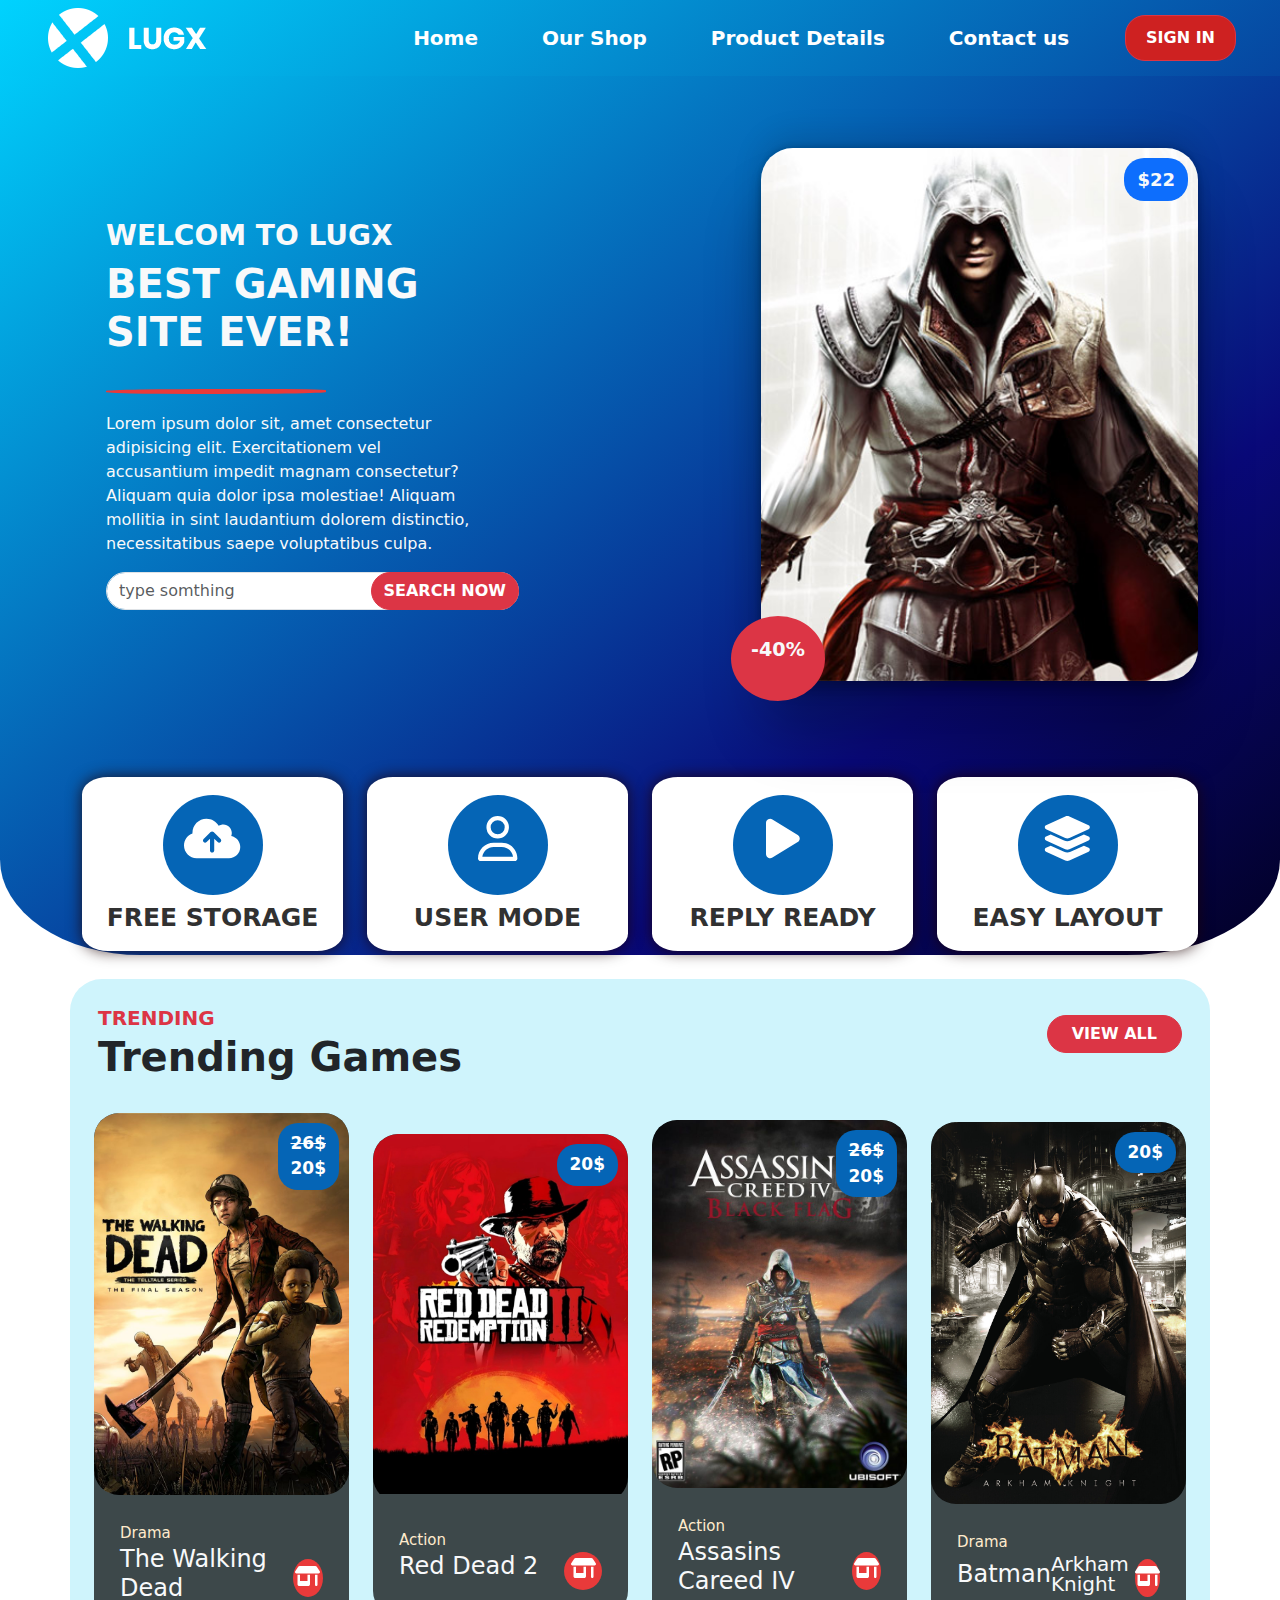
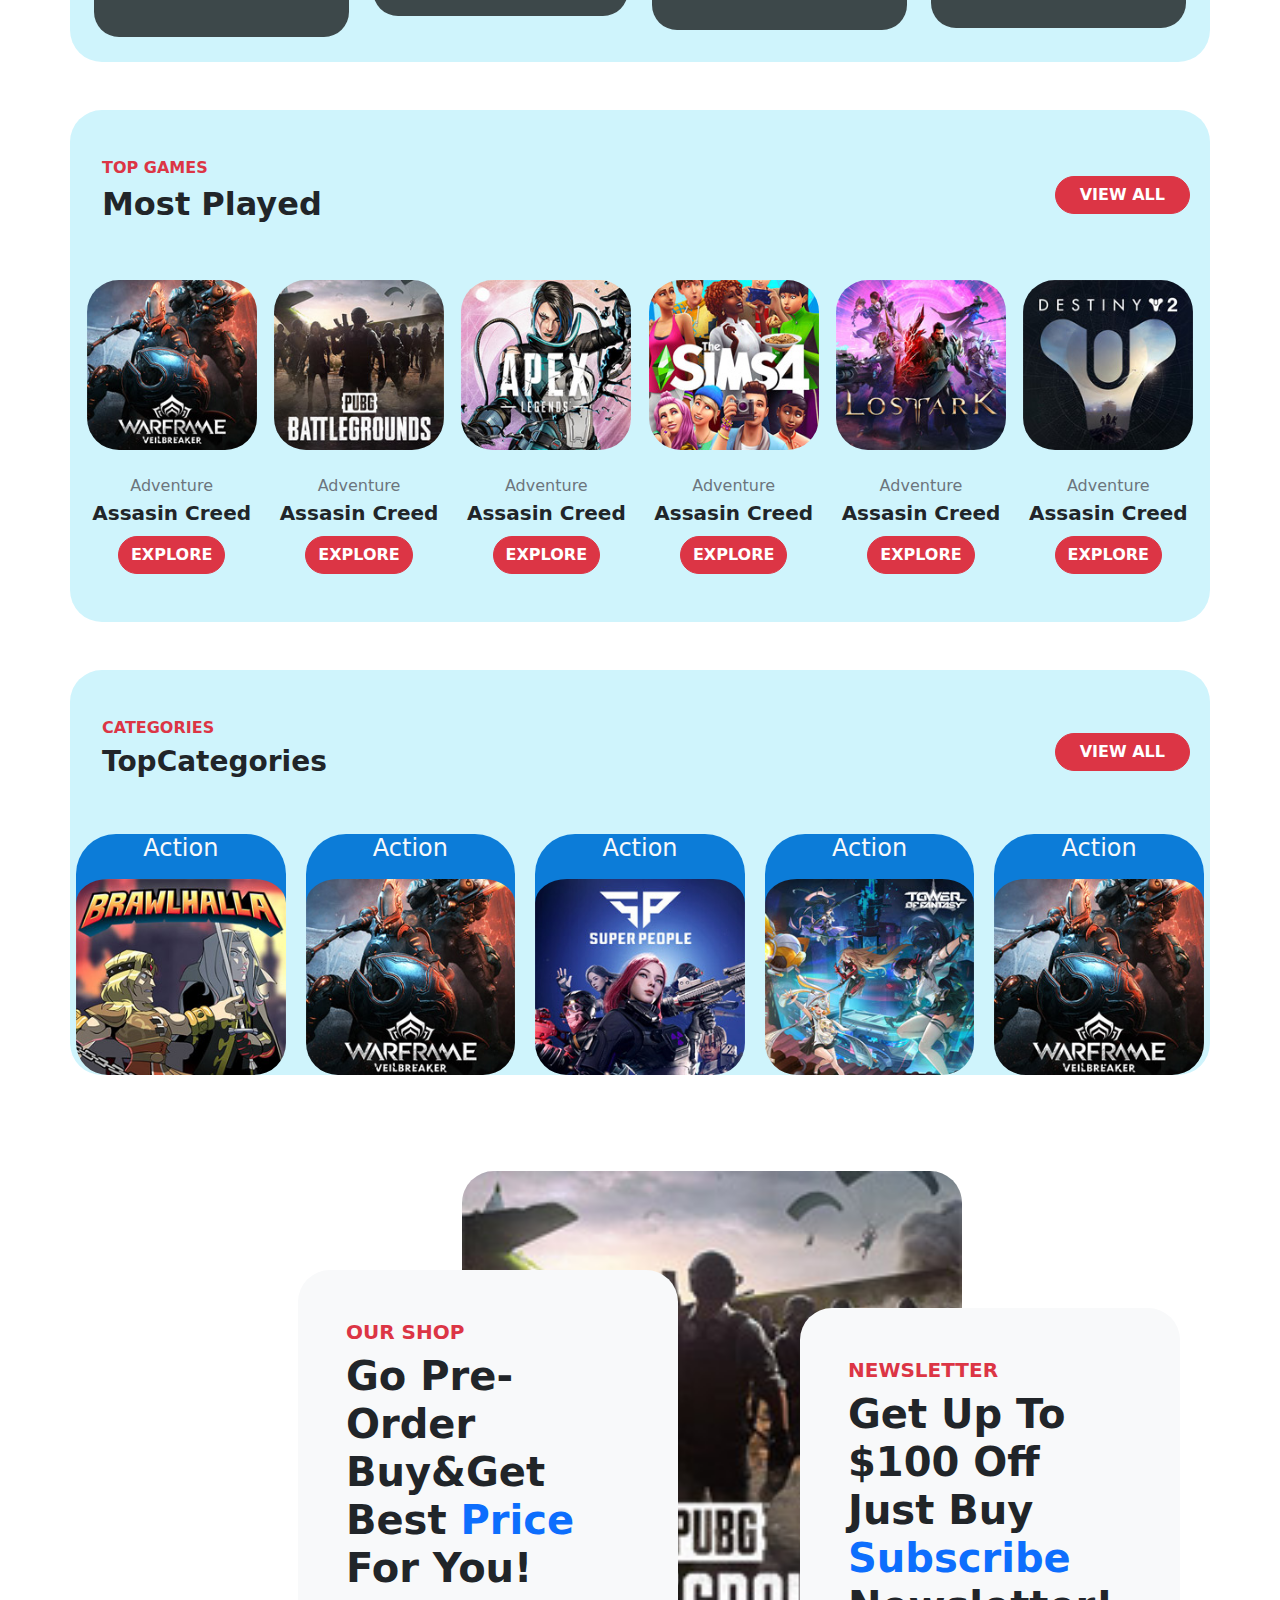
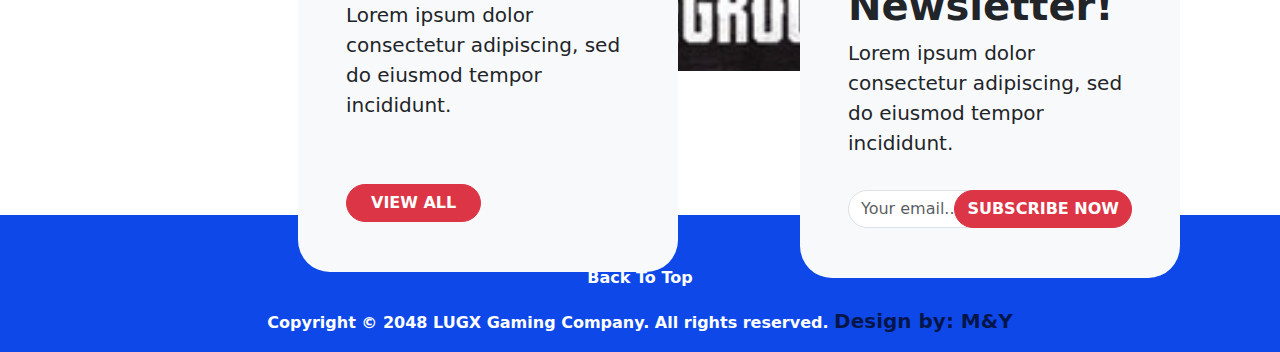
==== commit 1e2ef78c: "Login Page Done + Responsive" ====
--- a/index.html
+++ b/index.html
@@ -41,13 +41,12 @@
                             class="list-unstyled navbar-nav  d-flex  gap-5 align-items-center justify-content-end position-relative fs-5 fw-semibold">
                             <li class="nav-item active"><a href="index.html" class="nav-link">Home</a></li>
                             <li class="nav-item"><a href="" class="nav-link"> Our Shop</a></li>
-                            <li class="nav-item"><a href="" class="nav-link"> Product Details</a></li>
+                            <li class="nav-item"><a href="detail.html" class="nav-link"> Product Details</a></li>
                             <li class="nav-item"><a href="contact.html" class="nav-link">Contact us</a></li>
-                            <li class="nav-item d-lg-none"> <a href="" class="nav-link">Sign in</a></li>
+                            <li class="nav-item d-lg-none"> <a href="login.html" class="nav-link">Sign in</a></li>
 
                             <div class="hover-lg">
-                                <button class="btn btn-danger btn-block fw-bold btn-1  "><a href=""> SIGN
-                                        IN</a></button>
+                                <button class="btn btn-danger btn-block fw-bold btn-1  "><a href="login.html"> SIGN IN</a></button>
                             </div>
 
 
@@ -436,7 +435,7 @@
 
     </section>
     <!-- End of Top Categories section -->
-    <footer class="footer-bg mt-5 text-center text-info">
+    <footer class="footer-bg-1 mt-5 text-center text-info">
         <div class="pt-3">
 
             <a href="#"><i class="fa-solid fa-circle-arrow-up fa-2x"></i> </a>
--- a/css/style.css
+++ b/css/style.css
@@ -22,6 +22,15 @@
    
     
 }
+
+.back-ground-1{
+    background: rgb(2,0,36);
+    background: linear-gradient(322deg, rgba(2,0,36,1) 0%, #090979 27%, rgba(0,212,255,1) 100%);
+    background-repeat: no-repeat;
+   
+
+}
+
 
 .links-hover ul li a{
     transition: all 0.8s ease-in-out;
@@ -155,23 +164,43 @@
     box-shadow: #fcfcfc;
 }
 
-.footer-bg{
+/* .footer-bg{
     border-radius: 40% 40% 0% 0%  ;
     background: rgb(2,0,36);
     background: linear-gradient(322deg, rgba(2,0,36,1) 0%, #090979 27%, rgba(0,212,255,1) 100%);
     background-repeat: no-repeat;
-}
- .footer-bg a{
-    color: #fcfcfc;
+} */
+
+.footer-bg-1{
+   
+    background: rgb(14, 72, 233);
+    background-repeat: no-repeat;
+    color: #fff !important;
+}
+
+
+ .footer-bg-1 a{
+    color: #000000b0 !important;
     text-decoration: none;
     transition: 0.6s all ease-in-out;
     
 }
 
-.footer-bg a:hover{
-    color: rgba(0,212,255,1);
-}
-
+.footer-bg-1 a:hover{
+    color: rgb(253, 253, 253) !important;
+}
+
+
+.social-media a{
+    padding-left: 10px;
+    color: #030236 !important;
+    transition: all 0.8s ease-in-out !important;
+}
+
+.social-media a :hover{
+   
+    color: #fff !important;
+}
 .ternd-bg{
 
     background-color: #CFF4FC;
@@ -305,6 +334,13 @@
     bottom: 0;
     right: 12px;
 }
+
+.box-width {
+    width: 100% !important;
+   
+
+    
+}
   }
 
 
@@ -414,6 +450,15 @@
        position: absolute;
        bottom: 0;
        right: 12px;
+   }
+
+   .tablet-hight{
+    padding-bottom:50px!important;
+    
+   }
+   .tablet-footer-login-page {
+    margin-bottom: 0px !important;
+    height: 30vh;
    }
 
   }
